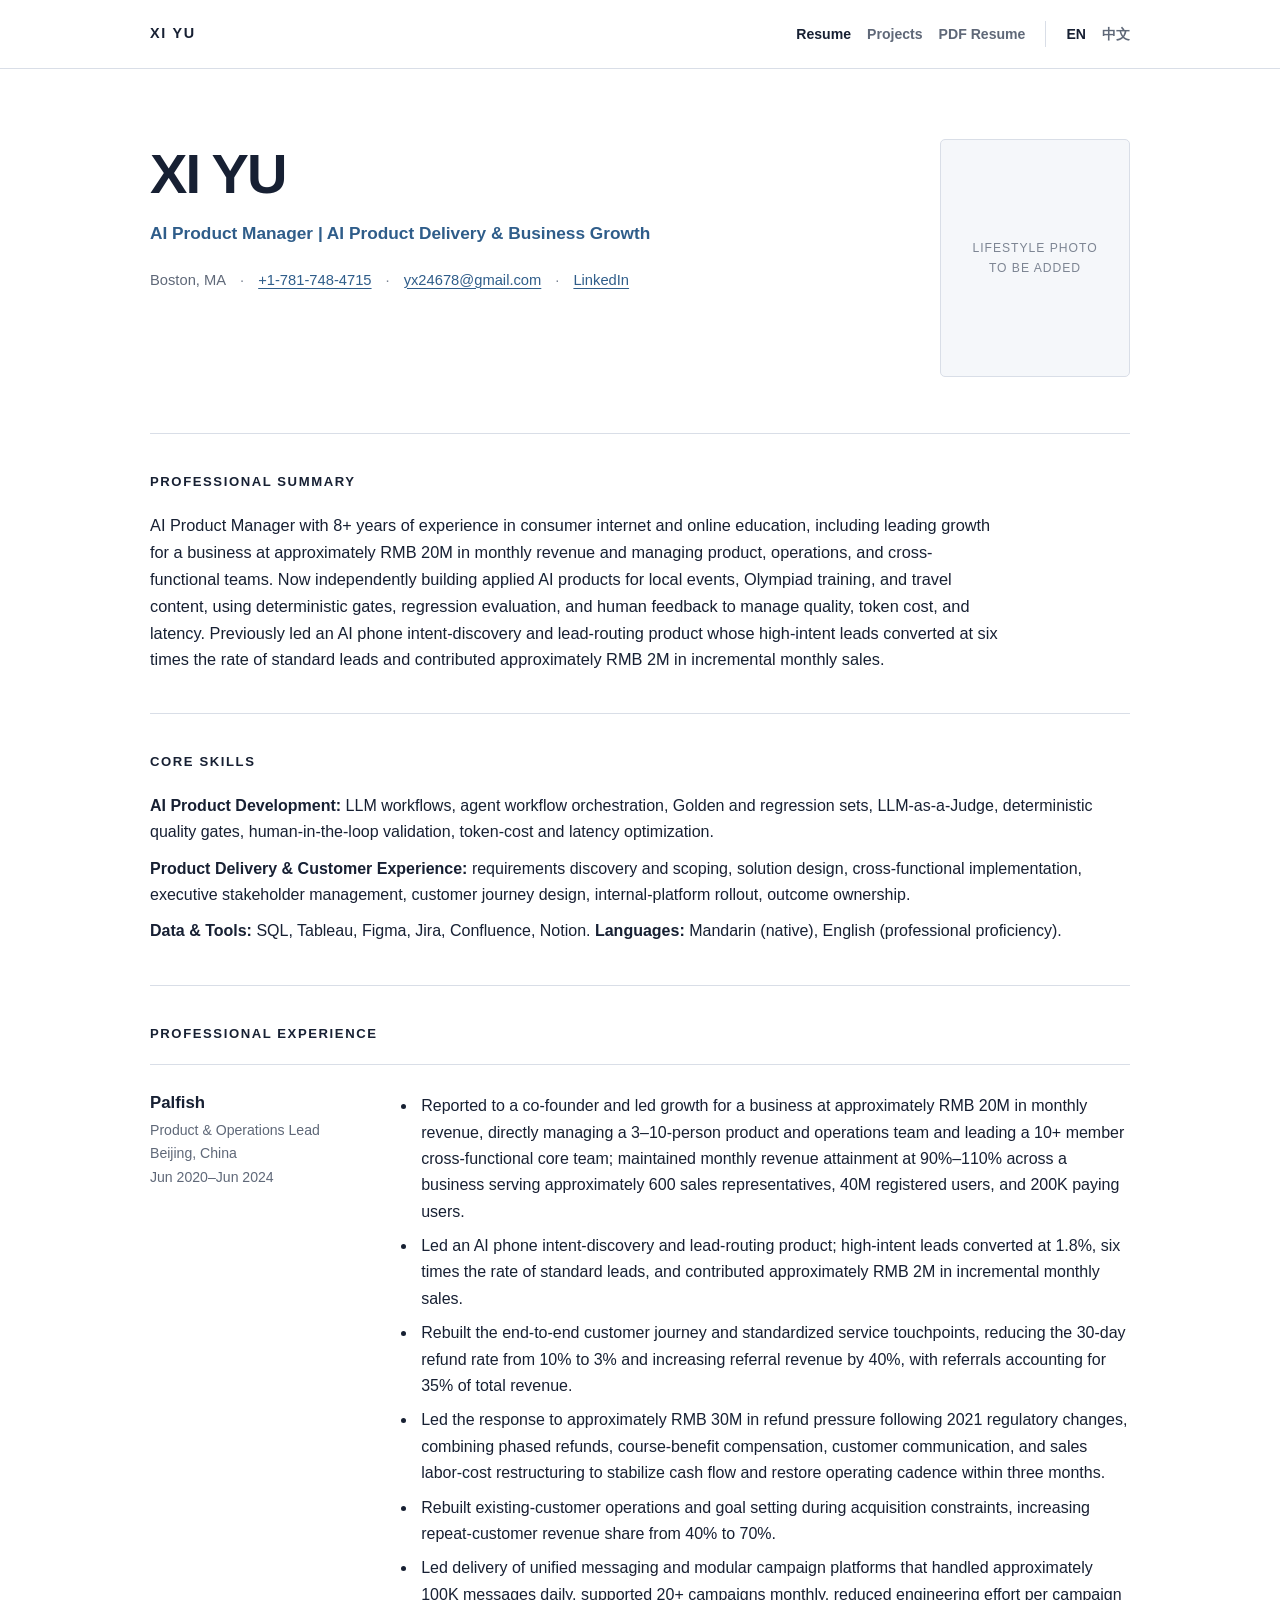
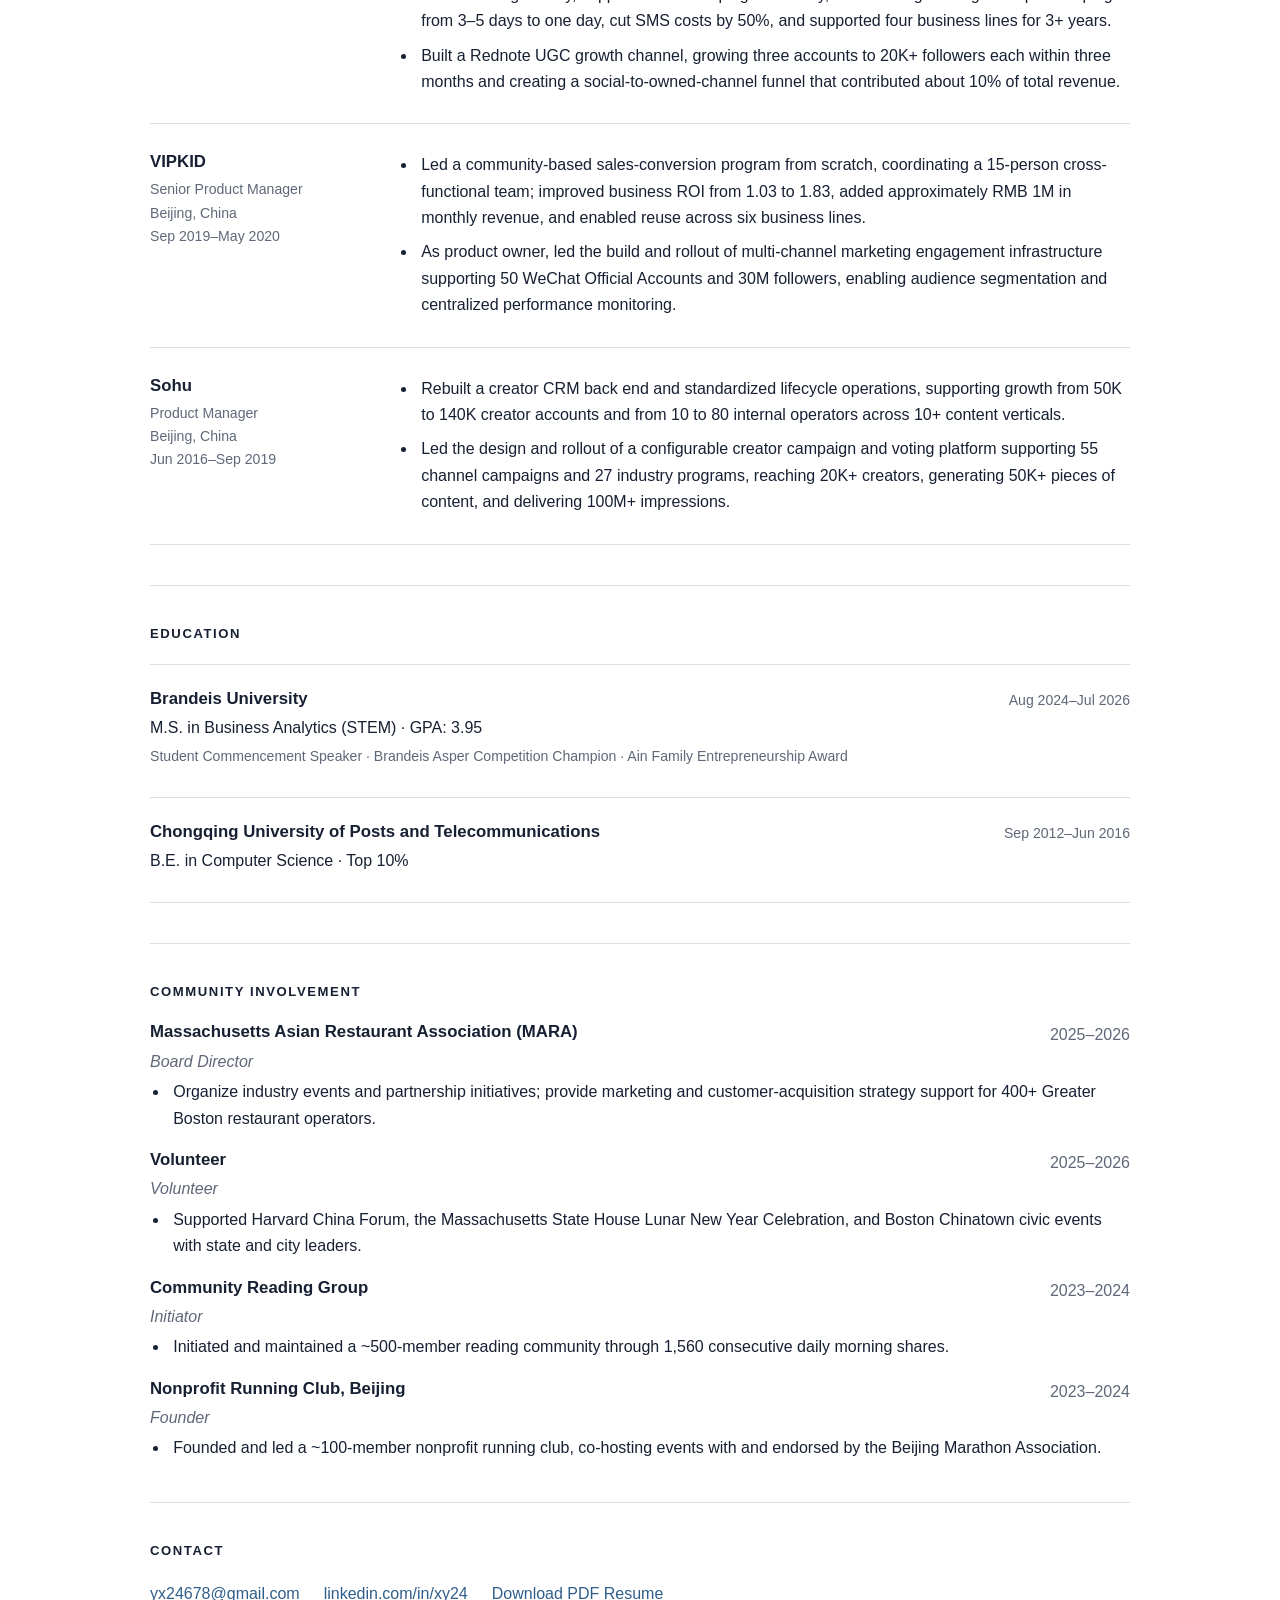
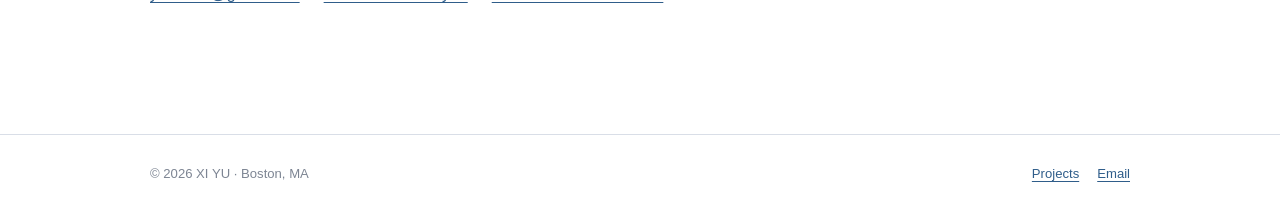
==== index.html @ d7d12bfd "Publish portfolio site" ====
<!doctype html>
<html lang="en">
<head>
  <meta charset="utf-8">
  <meta name="viewport" content="width=device-width, initial-scale=1">
  <title>XI YU — AI Product Manager Resume</title>
  <meta name="description" content="Resume of XI YU, a Boston-based AI Product Manager with 8+ years of experience in product delivery, business growth, and applied AI products.">
  <meta name="theme-color" content="#ffffff">
  <meta property="og:title" content="XI YU — AI Product Manager Resume">
  <meta property="og:description" content="Product delivery, business growth, and applied AI product experience.">
  <meta property="og:type" content="profile">
  <meta property="og:image" content="assets/og-card.svg">
  <meta property="og:locale" content="en_US">
  <link rel="icon" href="assets/favicon.svg" type="image/svg+xml">
  <link rel="stylesheet" href="assets/styles.css">
  <link rel="alternate" hreflang="zh-CN" href="zh/">
  <script type="application/ld+json">
    {
      "@context": "https://schema.org",
      "@type": "Person",
      "name": "XI YU",
      "jobTitle": "AI Product Manager",
      "email": "mailto:yx24678@gmail.com",
      "address": {"@type": "PostalAddress", "addressLocality": "Boston", "addressRegion": "MA"},
      "sameAs": ["https://www.linkedin.com/in/xy24"],
      "alumniOf": [
        {"@type": "CollegeOrUniversity", "name": "Brandeis University"},
        {"@type": "CollegeOrUniversity", "name": "Chongqing University of Posts and Telecommunications"}
      ]
    }
  </script>
</head>
<body>
  <a class="skip-link" href="#main">Skip to main content</a>
  <header class="site-header">
    <div class="container header-inner">
      <a class="wordmark" href="index.html" aria-label="XI YU resume">XI YU</a>
      <nav class="site-nav" aria-label="Primary navigation">
        <ul class="nav-links">
          <li><a href="index.html" aria-current="page">Resume</a></li>
          <li><a href="projects/">Projects</a></li>
          <li><a href="assets/Xi_Yu_AI_Product_Manager_Resume_EN.pdf">PDF Resume</a></li>
        </ul>
        <ul class="language-links" aria-label="Language">
          <li><a href="index.html" aria-current="page" lang="en">EN</a></li>
          <li><a href="zh/" lang="zh-CN">中文</a></li>
        </ul>
      </nav>
    </div>
  </header>

  <main id="main" class="page">
    <div class="container">
      <section class="identity" data-claim="positioning">
        <div>
          <h1>XI YU</h1>
          <p class="role">AI Product Manager | AI Product Delivery &amp; Business Growth</p>
          <p class="contact-line">
            <span>Boston, MA</span>
            <span><a href="tel:+17817484715">+1-781-748-4715</a></span>
            <span><a href="mailto:yx24678@gmail.com">yx24678@gmail.com</a></span>
            <span><a href="https://www.linkedin.com/in/xy24" target="_blank" rel="noopener noreferrer">LinkedIn</a></span>
          </p>
        </div>
        <div class="photo-placeholder" data-photo-slot role="img" aria-label="Placeholder for XI YU's lifestyle photo">
          <span>Lifestyle photo<br>to be added</span>
        </div>
      </section>

      <section class="resume-section" data-claim="summary" aria-labelledby="summary-title">
        <h2 id="summary-title">Professional Summary</h2>
        <p class="summary-copy">AI Product Manager with 8+ years of experience in consumer internet and online education, including leading growth for a business at approximately RMB 20M in monthly revenue and managing product, operations, and cross-functional teams. Now independently building applied AI products for local events, Olympiad training, and travel content, using deterministic gates, regression evaluation, and human feedback to manage quality, token cost, and latency. Previously led an AI phone intent-discovery and lead-routing product whose high-intent leads converted at six times the rate of standard leads and contributed approximately RMB 2M in incremental monthly sales.</p>
      </section>

      <section class="resume-section" aria-labelledby="skills-title">
        <h2 id="skills-title">Core Skills</h2>
        <ul class="skill-list">
          <li data-claim="skills-ai"><strong>AI Product Development:</strong> LLM workflows, agent workflow orchestration, Golden and regression sets, LLM-as-a-Judge, deterministic quality gates, human-in-the-loop validation, token-cost and latency optimization.</li>
          <li data-claim="skills-product"><strong>Product Delivery &amp; Customer Experience:</strong> requirements discovery and scoping, solution design, cross-functional implementation, executive stakeholder management, customer journey design, internal-platform rollout, outcome ownership.</li>
          <li data-claim="skills-tools"><strong>Data &amp; Tools:</strong> SQL, Tableau, Figma, Jira, Confluence, Notion. <strong>Languages:</strong> Mandarin (native), English (professional proficiency).</li>
        </ul>
      </section>

      <section class="resume-section" id="experience" aria-labelledby="experience-title">
        <h2 id="experience-title">Professional Experience</h2>
        <div class="experience-list">
          <article class="experience-item" data-claim="palfish-experience">
            <div>
              <h3>Palfish</h3>
              <p class="experience-meta">Product &amp; Operations Lead<br>Beijing, China<br>Jun 2020–Jun 2024</p>
            </div>
            <div class="experience-body">
              <ul>
                <li>Reported to a co-founder and led growth for a business at approximately RMB 20M in monthly revenue, directly managing a 3–10-person product and operations team and leading a 10+ member cross-functional core team; maintained monthly revenue attainment at 90%–110% across a business serving approximately 600 sales representatives, 40M registered users, and 200K paying users.</li>
                <li>Led an AI phone intent-discovery and lead-routing product; high-intent leads converted at 1.8%, six times the rate of standard leads, and contributed approximately RMB 2M in incremental monthly sales.</li>
                <li>Rebuilt the end-to-end customer journey and standardized service touchpoints, reducing the 30-day refund rate from 10% to 3% and increasing referral revenue by 40%, with referrals accounting for 35% of total revenue.</li>
                <li>Led the response to approximately RMB 30M in refund pressure following 2021 regulatory changes, combining phased refunds, course-benefit compensation, customer communication, and sales labor-cost restructuring to stabilize cash flow and restore operating cadence within three months.</li>
                <li>Rebuilt existing-customer operations and goal setting during acquisition constraints, increasing repeat-customer revenue share from 40% to 70%.</li>
                <li>Led delivery of unified messaging and modular campaign platforms that handled approximately 100K messages daily, supported 20+ campaigns monthly, reduced engineering effort per campaign from 3–5 days to one day, cut SMS costs by 50%, and supported four business lines for 3+ years.</li>
                <li>Built a Rednote UGC growth channel, growing three accounts to 20K+ followers each within three months and creating a social-to-owned-channel funnel that contributed about 10% of total revenue.</li>
              </ul>
            </div>
          </article>

          <article class="experience-item" data-claim="vipkid-experience">
            <div>
              <h3>VIPKID</h3>
              <p class="experience-meta">Senior Product Manager<br>Beijing, China<br>Sep 2019–May 2020</p>
            </div>
            <div class="experience-body">
              <ul>
                <li>Led a community-based sales-conversion program from scratch, coordinating a 15-person cross-functional team; improved business ROI from 1.03 to 1.83, added approximately RMB 1M in monthly revenue, and enabled reuse across six business lines.</li>
                <li>As product owner, led the build and rollout of multi-channel marketing engagement infrastructure supporting 50 WeChat Official Accounts and 30M followers, enabling audience segmentation and centralized performance monitoring.</li>
              </ul>
            </div>
          </article>

          <article class="experience-item" data-claim="sohu-experience">
            <div>
              <h3>Sohu</h3>
              <p class="experience-meta">Product Manager<br>Beijing, China<br>Jun 2016–Sep 2019</p>
            </div>
            <div class="experience-body">
              <ul>
                <li>Rebuilt a creator CRM back end and standardized lifecycle operations, supporting growth from 50K to 140K creator accounts and from 10 to 80 internal operators across 10+ content verticals.</li>
                <li>Led the design and rollout of a configurable creator campaign and voting platform supporting 55 channel campaigns and 27 industry programs, reaching 20K+ creators, generating 50K+ pieces of content, and delivering 100M+ impressions.</li>
              </ul>
            </div>
          </article>
        </div>
      </section>

      <section class="resume-section" data-claim="education" aria-labelledby="education-title">
        <h2 id="education-title">Education</h2>
        <div class="education-list">
          <article class="education-item">
            <div>
              <h3>Brandeis University</h3>
              <p>M.S. in Business Analytics (STEM) · GPA: 3.95</p>
              <p class="education-meta">Student Commencement Speaker · Brandeis Asper Competition Champion · Ain Family Entrepreneurship Award</p>
            </div>
            <p class="education-meta">Aug 2024–Jul 2026</p>
          </article>
          <article class="education-item">
            <div>
              <h3>Chongqing University of Posts and Telecommunications</h3>
              <p>B.E. in Computer Science · Top 10%</p>
            </div>
            <p class="education-meta">Sep 2012–Jun 2016</p>
          </article>
        </div>
      </section>

      <section class="resume-section" data-claim="community" aria-labelledby="community-title">
        <h2 id="community-title">Community Involvement</h2>
        <div class="community-list">
          <article class="community-entry" data-community-entry="mara">
            <div class="community-heading">
              <h3>Massachusetts Asian Restaurant Association (MARA)</h3>
              <span>2025–2026</span>
            </div>
            <p class="community-role"><em>Board Director</em></p>
            <ul>
              <li>Organize industry events and partnership initiatives; provide marketing and customer-acquisition strategy support for 400+ Greater Boston restaurant operators.</li>
            </ul>
          </article>
          <article class="community-entry" data-community-entry="civic">
            <div class="community-heading">
              <h3>Volunteer</h3>
              <span>2025–2026</span>
            </div>
            <p class="community-role"><em>Volunteer</em></p>
            <ul>
              <li>Supported Harvard China Forum, the Massachusetts State House Lunar New Year Celebration, and Boston Chinatown civic events with state and city leaders.</li>
            </ul>
          </article>
          <article class="community-entry" data-community-entry="reading">
            <div class="community-heading">
              <h3>Community Reading Group</h3>
              <span>2023–2024</span>
            </div>
            <p class="community-role"><em>Initiator</em></p>
            <ul>
              <li>Initiated and maintained a ~500-member reading community through 1,560 consecutive daily morning shares.</li>
            </ul>
          </article>
          <article class="community-entry" data-community-entry="running">
            <div class="community-heading">
              <h3>Nonprofit Running Club, Beijing</h3>
              <span>2023–2024</span>
            </div>
            <p class="community-role"><em>Founder</em></p>
            <ul>
              <li>Founded and led a ~100-member nonprofit running club, co-hosting events with and endorsed by the Beijing Marathon Association.</li>
            </ul>
          </article>
        </div>
      </section>

      <section class="resume-section" id="contact" data-claim="contact" aria-labelledby="contact-title">
        <h2 id="contact-title">Contact</h2>
        <div class="contact-links">
          <a href="mailto:yx24678@gmail.com">yx24678@gmail.com</a>
          <a href="https://www.linkedin.com/in/xy24" target="_blank" rel="noopener noreferrer">linkedin.com/in/xy24</a>
          <a href="assets/Xi_Yu_AI_Product_Manager_Resume_EN.pdf">Download PDF Resume</a>
        </div>
      </section>
    </div>
  </main>

  <footer class="site-footer">
    <div class="container footer-inner">
      <span>© 2026 XI YU · Boston, MA</span>
      <div class="footer-links">
        <a href="projects/">Projects</a>
        <a href="mailto:yx24678@gmail.com">Email</a>
      </div>
    </div>
  </footer>
</body>
</html>
---- assets/styles.css ----
:root {
  color-scheme: light;
  --ink: #172033;
  --muted: #5f6878;
  --quiet: #7d8593;
  --line: #d9dee7;
  --paper: #ffffff;
  --soft: #f5f7fa;
  --accent: #2f5d8a;
  --max-width: 980px;
}

* {
  box-sizing: border-box;
}

html {
  scroll-behavior: smooth;
}

body {
  margin: 0;
  background: var(--paper);
  color: var(--ink);
  font-family: Inter, ui-sans-serif, -apple-system, BlinkMacSystemFont, "Segoe UI", sans-serif;
  font-size: 16px;
  line-height: 1.65;
  text-rendering: optimizeLegibility;
}

a {
  color: var(--accent);
  text-decoration-thickness: 1px;
  text-underline-offset: 0.2em;
}

a:hover {
  color: var(--ink);
}

a:focus-visible {
  border-radius: 2px;
  outline: 3px solid rgba(47, 93, 138, 0.28);
  outline-offset: 4px;
}

h1,
h2,
h3,
p,
ul {
  margin-top: 0;
}

h1,
h2,
h3 {
  line-height: 1.25;
}

h1 {
  margin-bottom: 10px;
  font-size: clamp(2.2rem, 5vw, 3.5rem);
  font-weight: 720;
  letter-spacing: -0.035em;
}

h2 {
  margin-bottom: 22px;
  font-size: 0.82rem;
  font-weight: 760;
  letter-spacing: 0.12em;
  text-transform: uppercase;
}

h3 {
  margin-bottom: 5px;
  font-size: 1.05rem;
  font-weight: 710;
}

.container {
  width: min(calc(100% - 48px), var(--max-width));
  margin-inline: auto;
}

.skip-link {
  position: fixed;
  z-index: 10;
  top: 10px;
  left: 10px;
  padding: 8px 12px;
  transform: translateY(-180%);
  border: 1px solid var(--line);
  background: var(--paper);
}

.skip-link:focus {
  transform: translateY(0);
}

.site-header {
  border-bottom: 1px solid var(--line);
}

.header-inner {
  min-height: 68px;
  display: flex;
  align-items: center;
  justify-content: space-between;
  gap: 24px;
}

.wordmark {
  color: var(--ink);
  font-size: 0.9rem;
  font-weight: 780;
  letter-spacing: 0.12em;
  text-decoration: none;
  white-space: nowrap;
}

.site-nav,
.nav-links,
.language-links {
  display: flex;
  align-items: center;
}

.site-nav {
  gap: 20px;
}

.nav-links,
.language-links {
  gap: 16px;
  margin: 0;
  padding: 0;
  list-style: none;
}

.language-links {
  padding-left: 20px;
  border-left: 1px solid var(--line);
}

.site-nav a {
  color: var(--muted);
  font-size: 0.88rem;
  font-weight: 620;
  text-decoration: none;
}

.site-nav a:hover,
.site-nav a[aria-current="page"] {
  color: var(--ink);
}

.page {
  padding: 70px 0 86px;
}

.identity {
  display: grid;
  grid-template-columns: minmax(0, 1fr) 190px;
  gap: 72px;
  align-items: start;
  padding-bottom: 56px;
}

.role {
  margin-bottom: 20px;
  color: var(--accent);
  font-size: 1.08rem;
  font-weight: 650;
}

.contact-line {
  display: flex;
  flex-wrap: wrap;
  gap: 6px 14px;
  margin-bottom: 0;
  color: var(--muted);
  font-size: 0.92rem;
}

.contact-line span:not(:last-child)::after {
  content: "·";
  margin-left: 14px;
  color: var(--quiet);
}

.photo-placeholder {
  width: 100%;
  aspect-ratio: 4 / 5;
  display: grid;
  place-items: center;
  border: 1px solid var(--line);
  border-radius: 5px;
  background: var(--soft);
  color: var(--quiet);
  font-size: 0.76rem;
  letter-spacing: 0.08em;
  text-align: center;
  text-transform: uppercase;
}

.resume-section {
  padding: 40px 0;
  border-top: 1px solid var(--line);
  scroll-margin-top: 18px;
}

.resume-section > :last-child,
.experience-body > :last-child,
.education-item > :last-child {
  margin-bottom: 0;
}

.summary-copy {
  max-width: 850px;
  font-size: 1.02rem;
}

.skill-list {
  display: grid;
  gap: 10px;
  margin: 0;
  padding: 0;
  list-style: none;
}

.skill-list strong {
  font-weight: 700;
}

.experience-list,
.education-list,
.project-list {
  border-top: 1px solid var(--line);
}

.experience-item {
  display: grid;
  grid-template-columns: 210px minmax(0, 1fr);
  gap: 38px;
  padding: 28px 0;
  border-bottom: 1px solid var(--line);
}

.experience-meta,
.project-meta,
.education-meta {
  margin-bottom: 0;
  color: var(--muted);
  font-size: 0.88rem;
}

.experience-body ul,
.project-body ul {
  margin-bottom: 0;
  padding-left: 1.2rem;
}

.experience-body li,
.project-body li {
  margin-bottom: 8px;
  padding-left: 4px;
}

.experience-body li:last-child,
.project-body li:last-child {
  margin-bottom: 0;
}

.education-item {
  display: grid;
  grid-template-columns: minmax(0, 1fr) auto;
  gap: 28px;
  padding: 24px 0;
  border-bottom: 1px solid var(--line);
}

.education-item p {
  margin-bottom: 4px;
}

.community-list {
  display: grid;
  gap: 18px;
}

.community-entry h3,
.community-role {
  margin-bottom: 2px;
}

.community-heading {
  display: flex;
  justify-content: space-between;
  gap: 24px;
}

.community-heading span,
.community-role {
  color: var(--muted);
  white-space: nowrap;
}

.community-entry ul {
  margin: 4px 0 0;
  padding-left: 1.2rem;
}

.community-entry li {
  padding-left: 4px;
}

.contact-links {
  display: flex;
  flex-wrap: wrap;
  gap: 12px 24px;
}

.site-footer {
  padding: 28px 0 38px;
  border-top: 1px solid var(--line);
  color: var(--quiet);
  font-size: 0.82rem;
}

.footer-inner {
  display: flex;
  justify-content: space-between;
  gap: 24px;
}

.footer-links {
  display: flex;
  flex-wrap: wrap;
  gap: 18px;
}

.projects-header {
  max-width: 720px;
  padding-bottom: 48px;
}

.projects-header h1 {
  margin-bottom: 16px;
}

.projects-header p {
  color: var(--muted);
  font-size: 1.02rem;
}

.project-entry {
  display: grid;
  grid-template-columns: 210px minmax(0, 1fr);
  gap: 38px;
  padding: 34px 0;
  border-bottom: 1px solid var(--line);
}

.project-entry h2 {
  margin-bottom: 8px;
  color: var(--ink);
  font-size: 1.35rem;
  letter-spacing: -0.02em;
  text-transform: none;
}

.project-body > p {
  margin-bottom: 18px;
}

.project-link {
  display: inline-block;
  margin-top: 20px;
  font-weight: 680;
}

@media (max-width: 900px) {
  .identity {
    gap: 44px;
  }

  .experience-item,
  .project-entry {
    grid-template-columns: 180px minmax(0, 1fr);
    gap: 28px;
  }
}

@media (max-width: 760px) {
  .container {
    width: min(calc(100% - 32px), var(--max-width));
  }

  .header-inner,
  .site-nav {
    align-items: flex-start;
  }

  .header-inner {
    min-height: auto;
    flex-direction: column;
    padding: 18px 0;
  }

  .site-nav,
  .nav-links,
  .language-links {
    flex-wrap: wrap;
  }

  .site-nav {
    gap: 12px;
  }

  .language-links {
    padding-left: 12px;
  }

  .page {
    padding: 46px 0 64px;
  }

  .identity,
  .experience-item,
  .education-item,
  .project-entry {
    grid-template-columns: 1fr;
  }

  .identity {
    gap: 32px;
    padding-bottom: 44px;
  }

  .photo-placeholder {
    width: min(56vw, 210px);
  }

  .resume-section {
    padding: 34px 0;
  }

  .experience-item,
  .project-entry {
    gap: 14px;
  }

  .education-item {
    gap: 6px;
  }

  .community-heading {
    align-items: flex-start;
  }

  .footer-inner {
    flex-direction: column;
  }
}

@media (prefers-reduced-motion: reduce) {
  html {
    scroll-behavior: auto;
  }
}
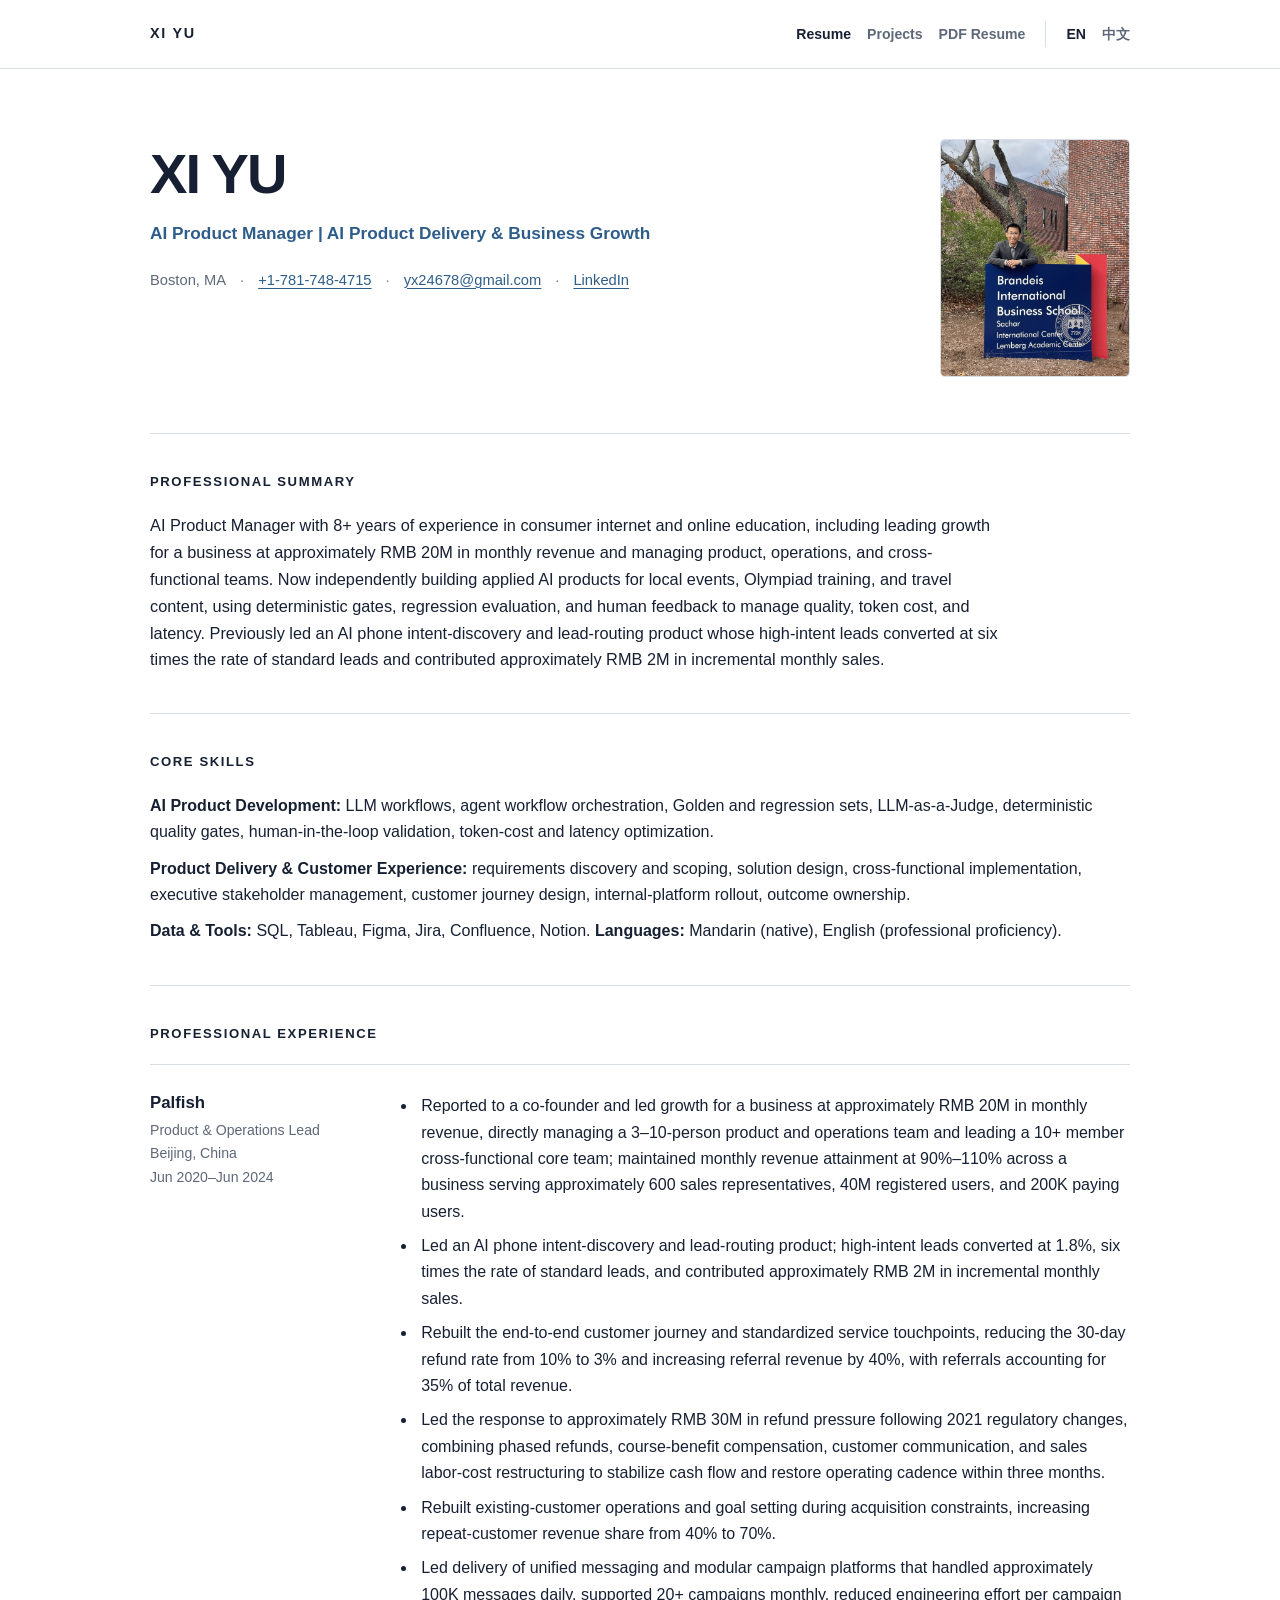
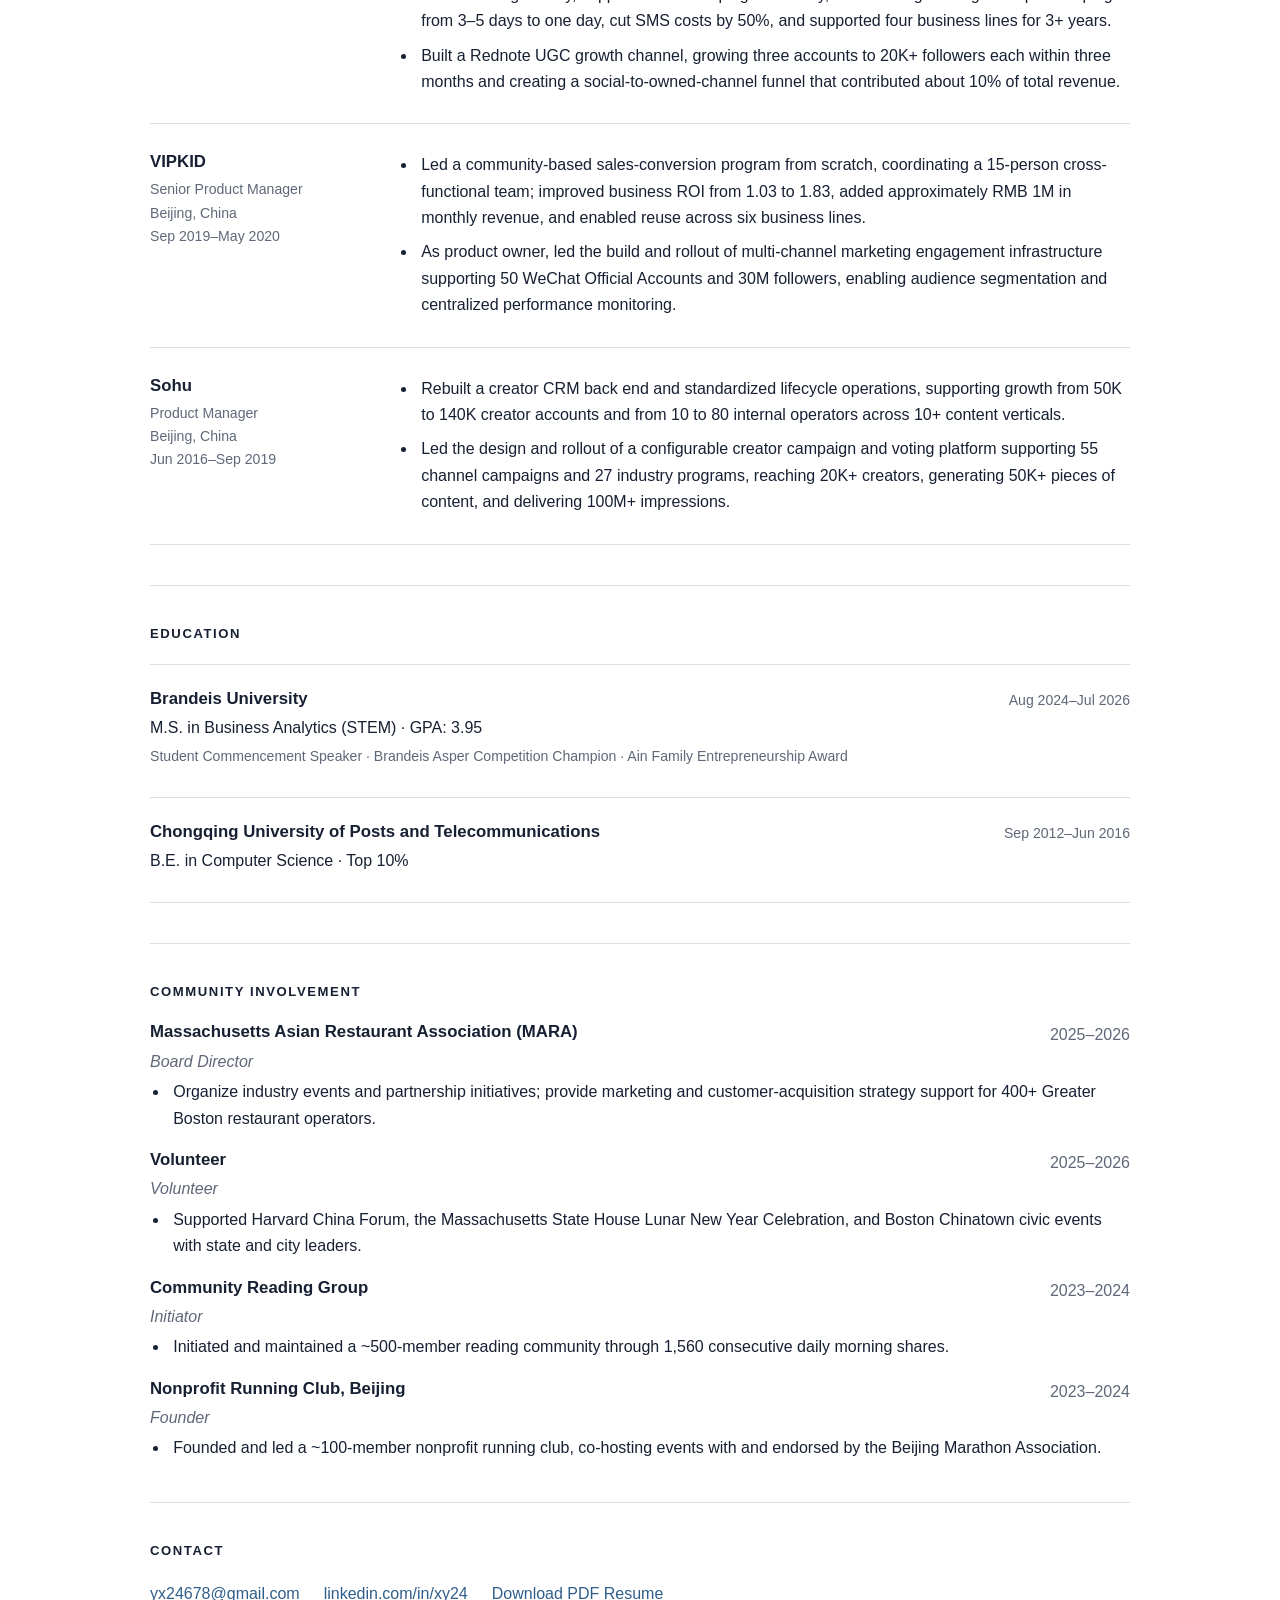
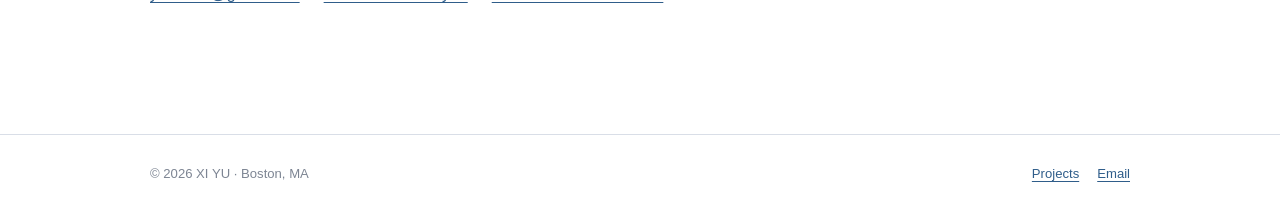
==== commit 65a3213d: "feat: add lifestyle photo" ====
--- a/index.html
+++ b/index.html
@@ -62,9 +62,7 @@
             <span><a href="https://www.linkedin.com/in/xy24" target="_blank" rel="noopener noreferrer">LinkedIn</a></span>
           </p>
         </div>
-        <div class="photo-placeholder" data-photo-slot role="img" aria-label="Placeholder for XI YU's lifestyle photo">
-          <span>Lifestyle photo<br>to be added</span>
-        </div>
+        <img class="profile-photo" data-photo-slot src="assets/lifestyle-brandeis.webp" alt="XI YU at Brandeis International Business School" width="1200" height="1600">
       </section>
 
       <section class="resume-section" data-claim="summary" aria-labelledby="summary-title">
--- a/assets/styles.css
+++ b/assets/styles.css
@@ -190,19 +190,14 @@
   color: var(--quiet);
 }
 
-.photo-placeholder {
+.profile-photo {
   width: 100%;
+  height: auto;
   aspect-ratio: 4 / 5;
-  display: grid;
-  place-items: center;
+  display: block;
+  object-fit: cover;
   border: 1px solid var(--line);
   border-radius: 5px;
-  background: var(--soft);
-  color: var(--quiet);
-  font-size: 0.76rem;
-  letter-spacing: 0.08em;
-  text-align: center;
-  text-transform: uppercase;
 }
 
 .resume-section {
@@ -439,7 +434,7 @@
     padding-bottom: 44px;
   }
 
-  .photo-placeholder {
+  .profile-photo {
     width: min(56vw, 210px);
   }
 
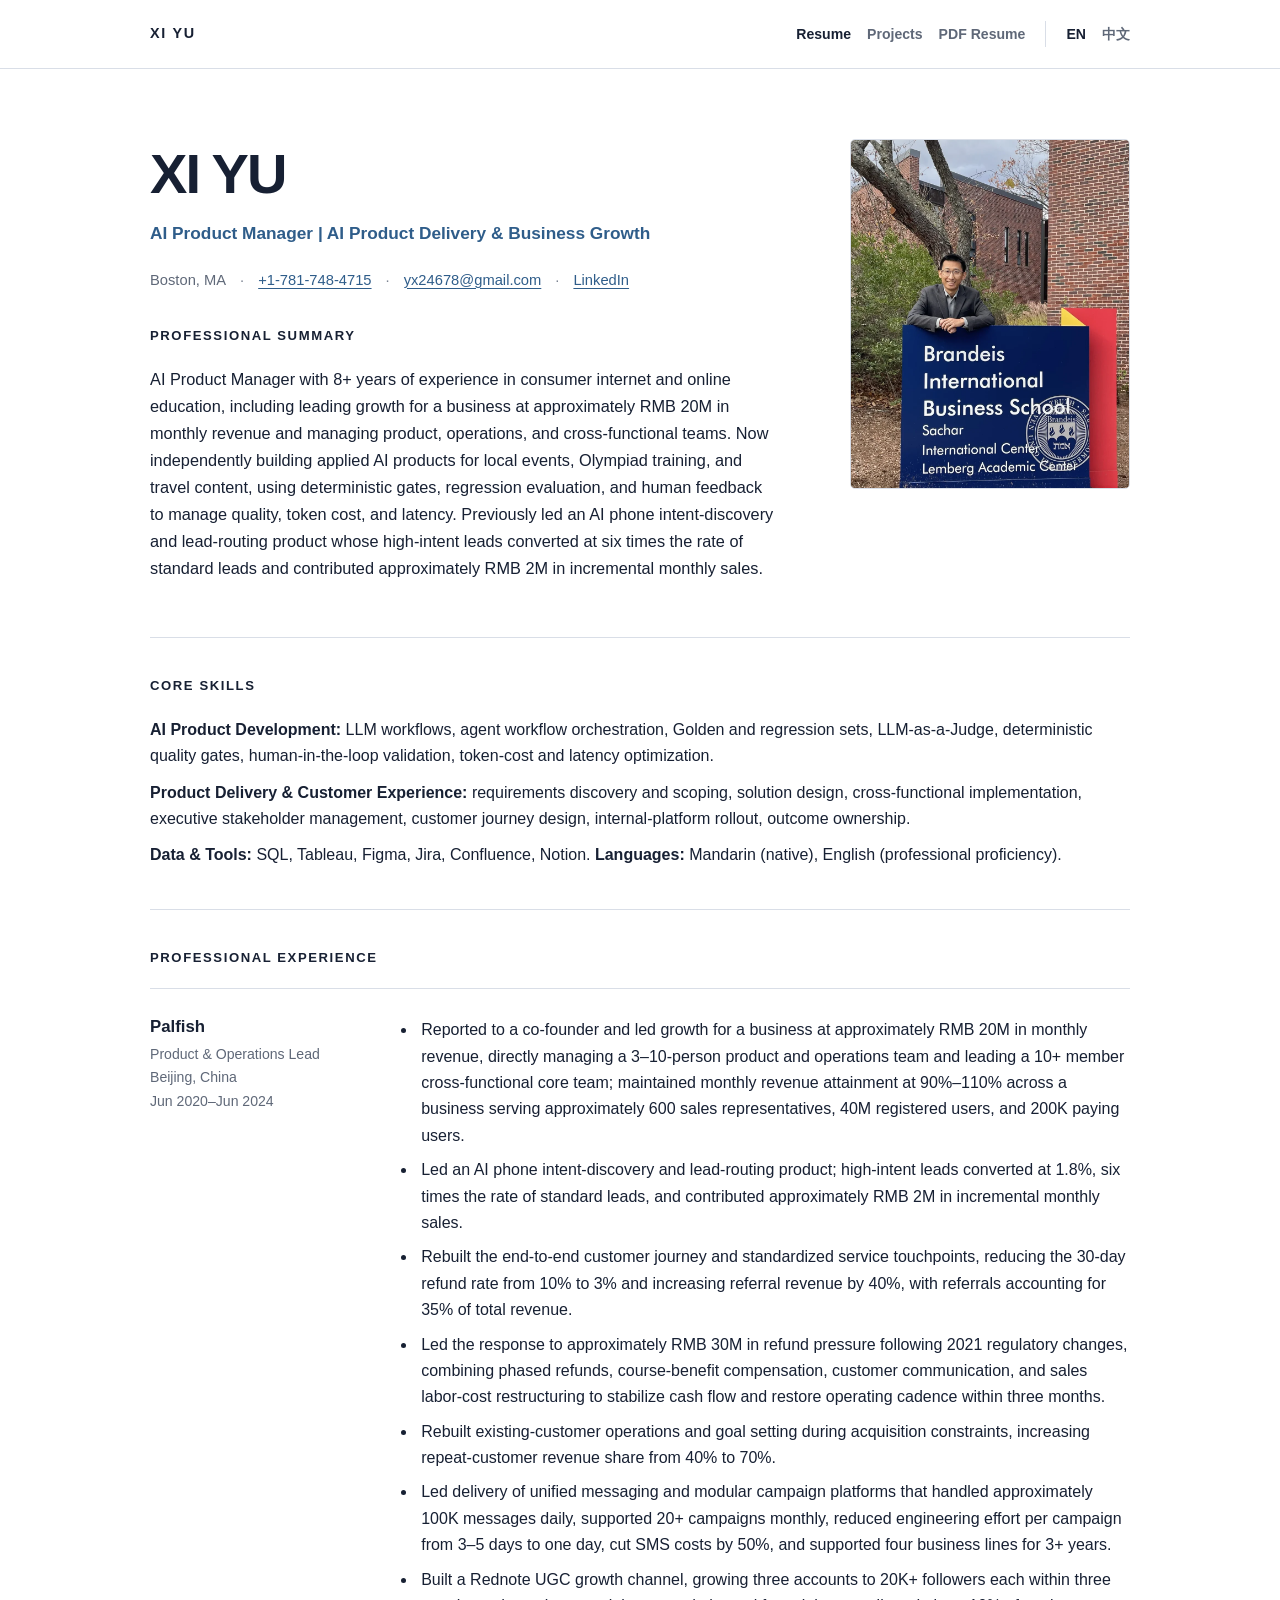
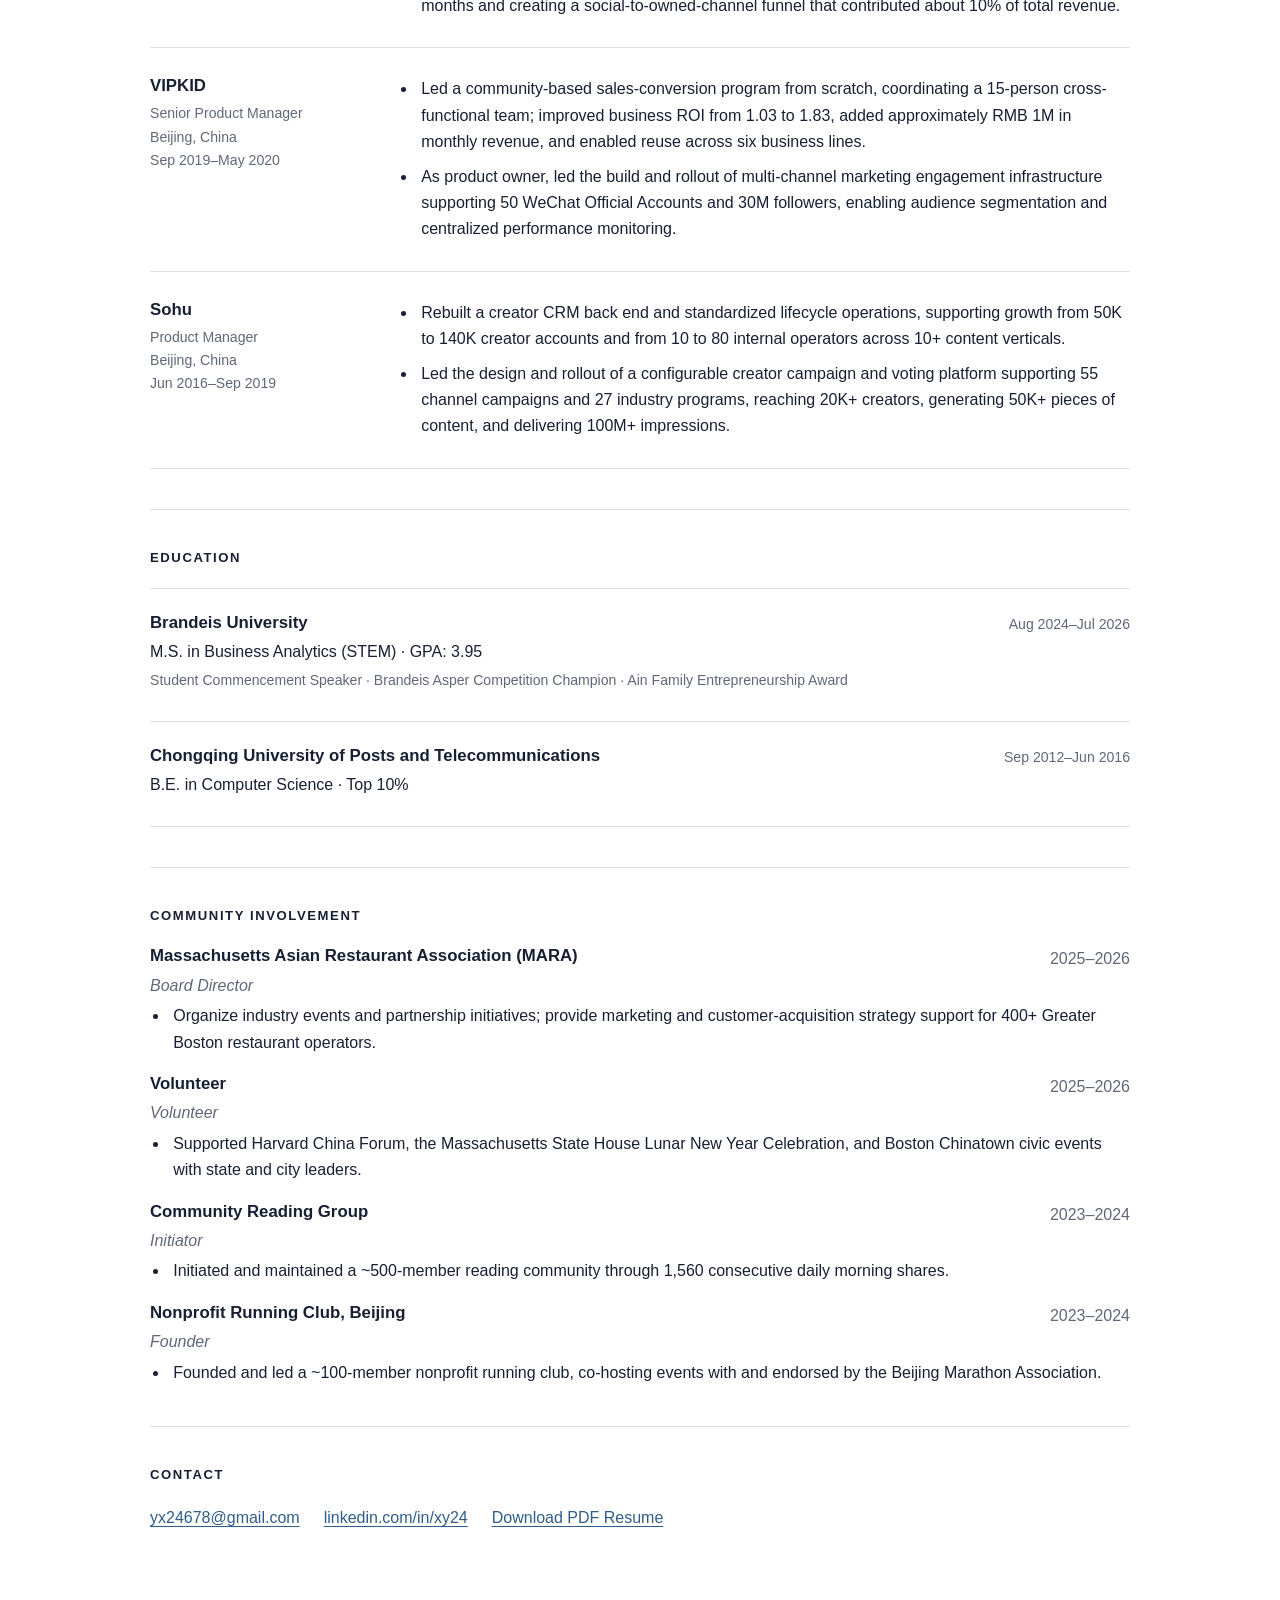
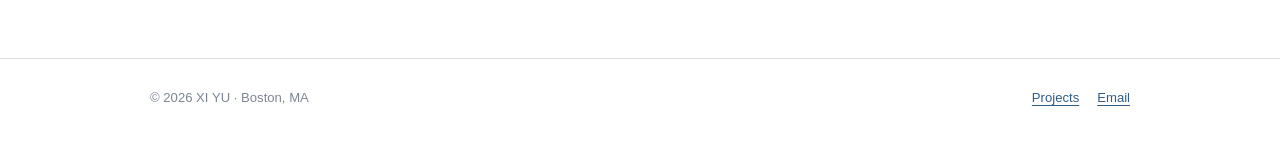
==== commit c1fa261f: "style: align summary beside profile photo" ====
--- a/index.html
+++ b/index.html
@@ -52,7 +52,7 @@
   <main id="main" class="page">
     <div class="container">
       <section class="identity" data-claim="positioning">
-        <div>
+        <div class="identity-copy" data-hero-block="identity">
           <h1>XI YU</h1>
           <p class="role">AI Product Manager | AI Product Delivery &amp; Business Growth</p>
           <p class="contact-line">
@@ -62,12 +62,11 @@
             <span><a href="https://www.linkedin.com/in/xy24" target="_blank" rel="noopener noreferrer">LinkedIn</a></span>
           </p>
         </div>
-        <img class="profile-photo" data-photo-slot src="assets/lifestyle-brandeis.webp" alt="XI YU at Brandeis International Business School" width="1200" height="1600">
-      </section>
-
-      <section class="resume-section" data-claim="summary" aria-labelledby="summary-title">
-        <h2 id="summary-title">Professional Summary</h2>
-        <p class="summary-copy">AI Product Manager with 8+ years of experience in consumer internet and online education, including leading growth for a business at approximately RMB 20M in monthly revenue and managing product, operations, and cross-functional teams. Now independently building applied AI products for local events, Olympiad training, and travel content, using deterministic gates, regression evaluation, and human feedback to manage quality, token cost, and latency. Previously led an AI phone intent-discovery and lead-routing product whose high-intent leads converted at six times the rate of standard leads and contributed approximately RMB 2M in incremental monthly sales.</p>
+        <img class="profile-photo" data-hero-block="photo" data-photo-slot src="assets/lifestyle-brandeis.webp" alt="XI YU at Brandeis International Business School" width="1008" height="1344">
+        <section class="identity-summary" data-claim="summary" data-hero-block="summary" aria-labelledby="summary-title">
+          <h2 id="summary-title">Professional Summary</h2>
+          <p class="summary-copy">AI Product Manager with 8+ years of experience in consumer internet and online education, including leading growth for a business at approximately RMB 20M in monthly revenue and managing product, operations, and cross-functional teams. Now independently building applied AI products for local events, Olympiad training, and travel content, using deterministic gates, regression evaluation, and human feedback to manage quality, token cost, and latency. Previously led an AI phone intent-discovery and lead-routing product whose high-intent leads converted at six times the rate of standard leads and contributed approximately RMB 2M in incremental monthly sales.</p>
+        </section>
       </section>
 
       <section class="resume-section" aria-labelledby="skills-title">
--- a/assets/styles.css
+++ b/assets/styles.css
@@ -162,10 +162,18 @@
 
 .identity {
   display: grid;
-  grid-template-columns: minmax(0, 1fr) 190px;
-  gap: 72px;
+  grid-template-columns: minmax(0, 1fr) 280px;
+  grid-template-areas:
+    "identity photo"
+    "summary photo";
+  column-gap: 72px;
+  row-gap: 36px;
   align-items: start;
   padding-bottom: 56px;
+}
+
+.identity-copy {
+  grid-area: identity;
 }
 
 .role {
@@ -191,6 +199,7 @@
 }
 
 .profile-photo {
+  grid-area: photo;
   width: 100%;
   height: auto;
   aspect-ratio: 4 / 5;
@@ -200,6 +209,14 @@
   border-radius: 5px;
 }
 
+.identity-summary {
+  grid-area: summary;
+}
+
+.identity-summary > :last-child {
+  margin-bottom: 0;
+}
+
 .resume-section {
   padding: 40px 0;
   border-top: 1px solid var(--line);
@@ -378,7 +395,7 @@
 
 @media (max-width: 900px) {
   .identity {
-    gap: 44px;
+    column-gap: 44px;
   }
 
   .experience-item,
@@ -430,6 +447,10 @@
   }
 
   .identity {
+    grid-template-areas:
+      "identity"
+      "photo"
+      "summary";
     gap: 32px;
     padding-bottom: 44px;
   }
